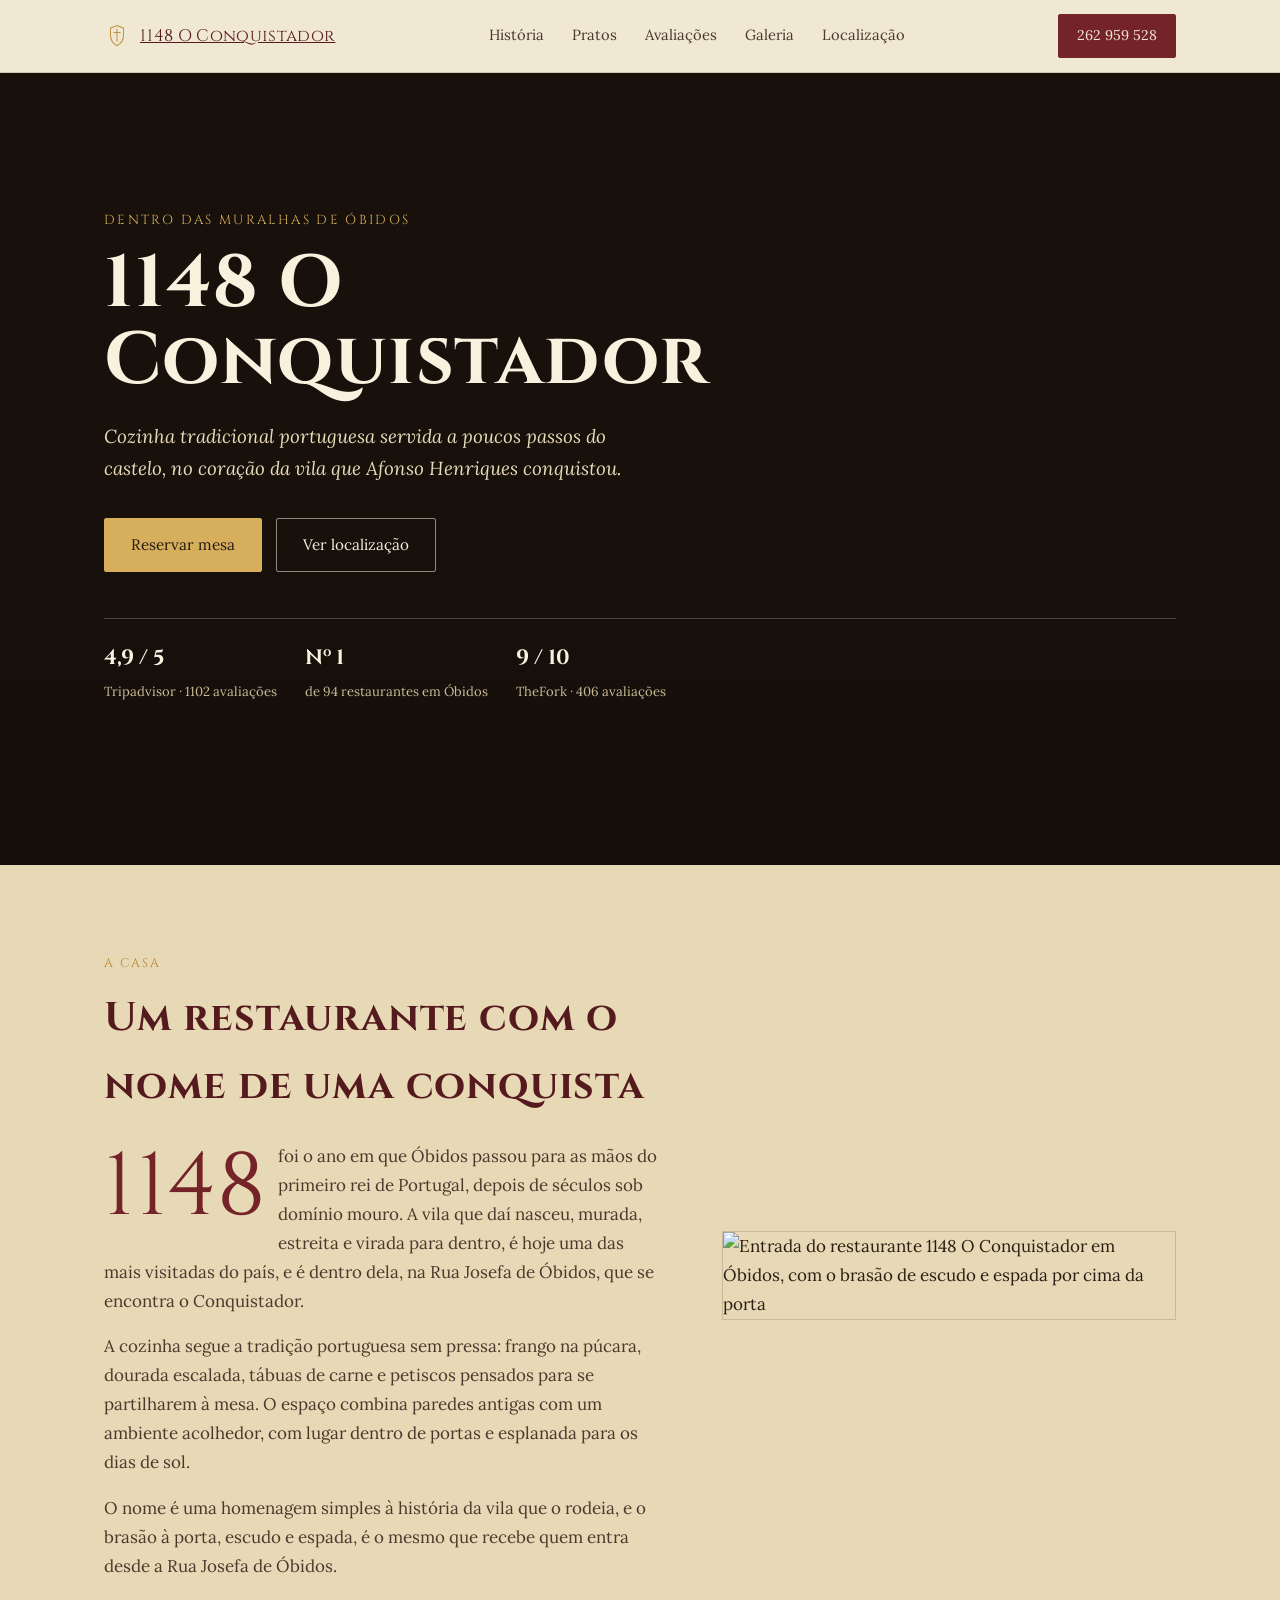
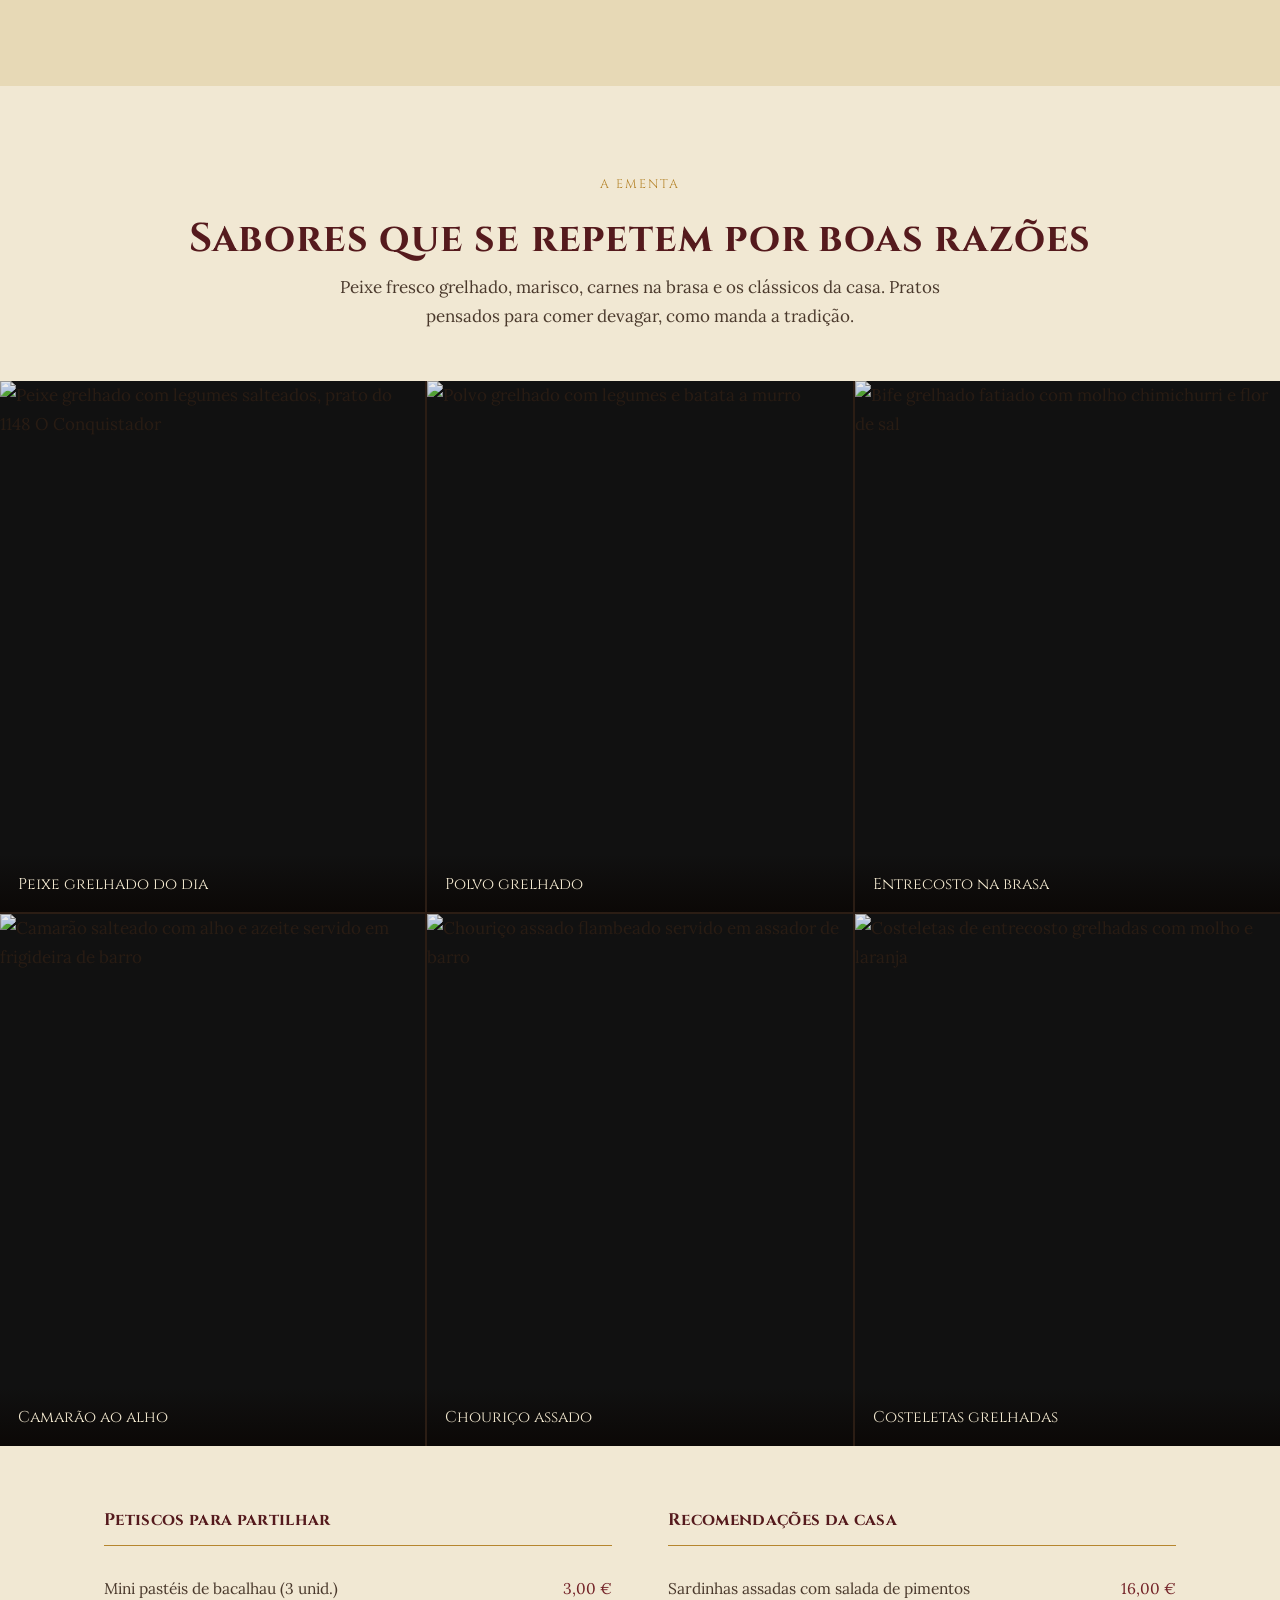
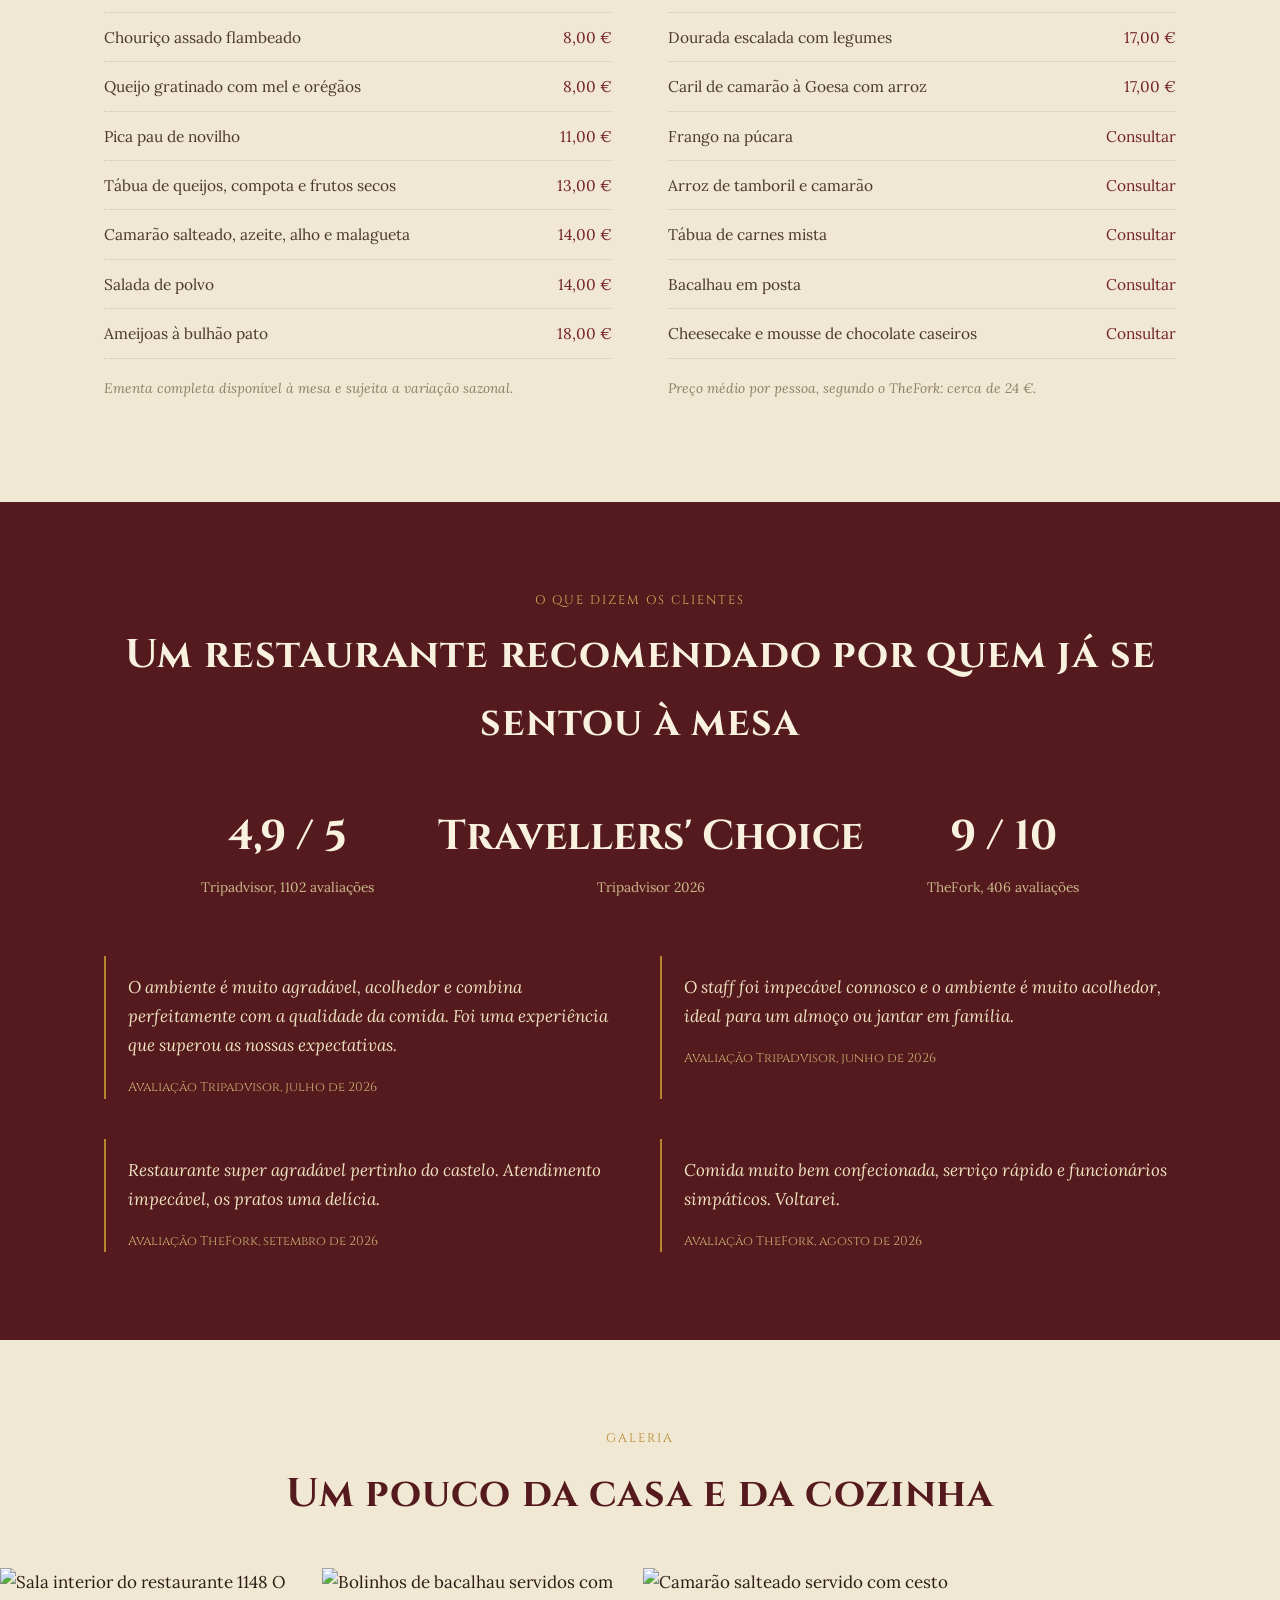
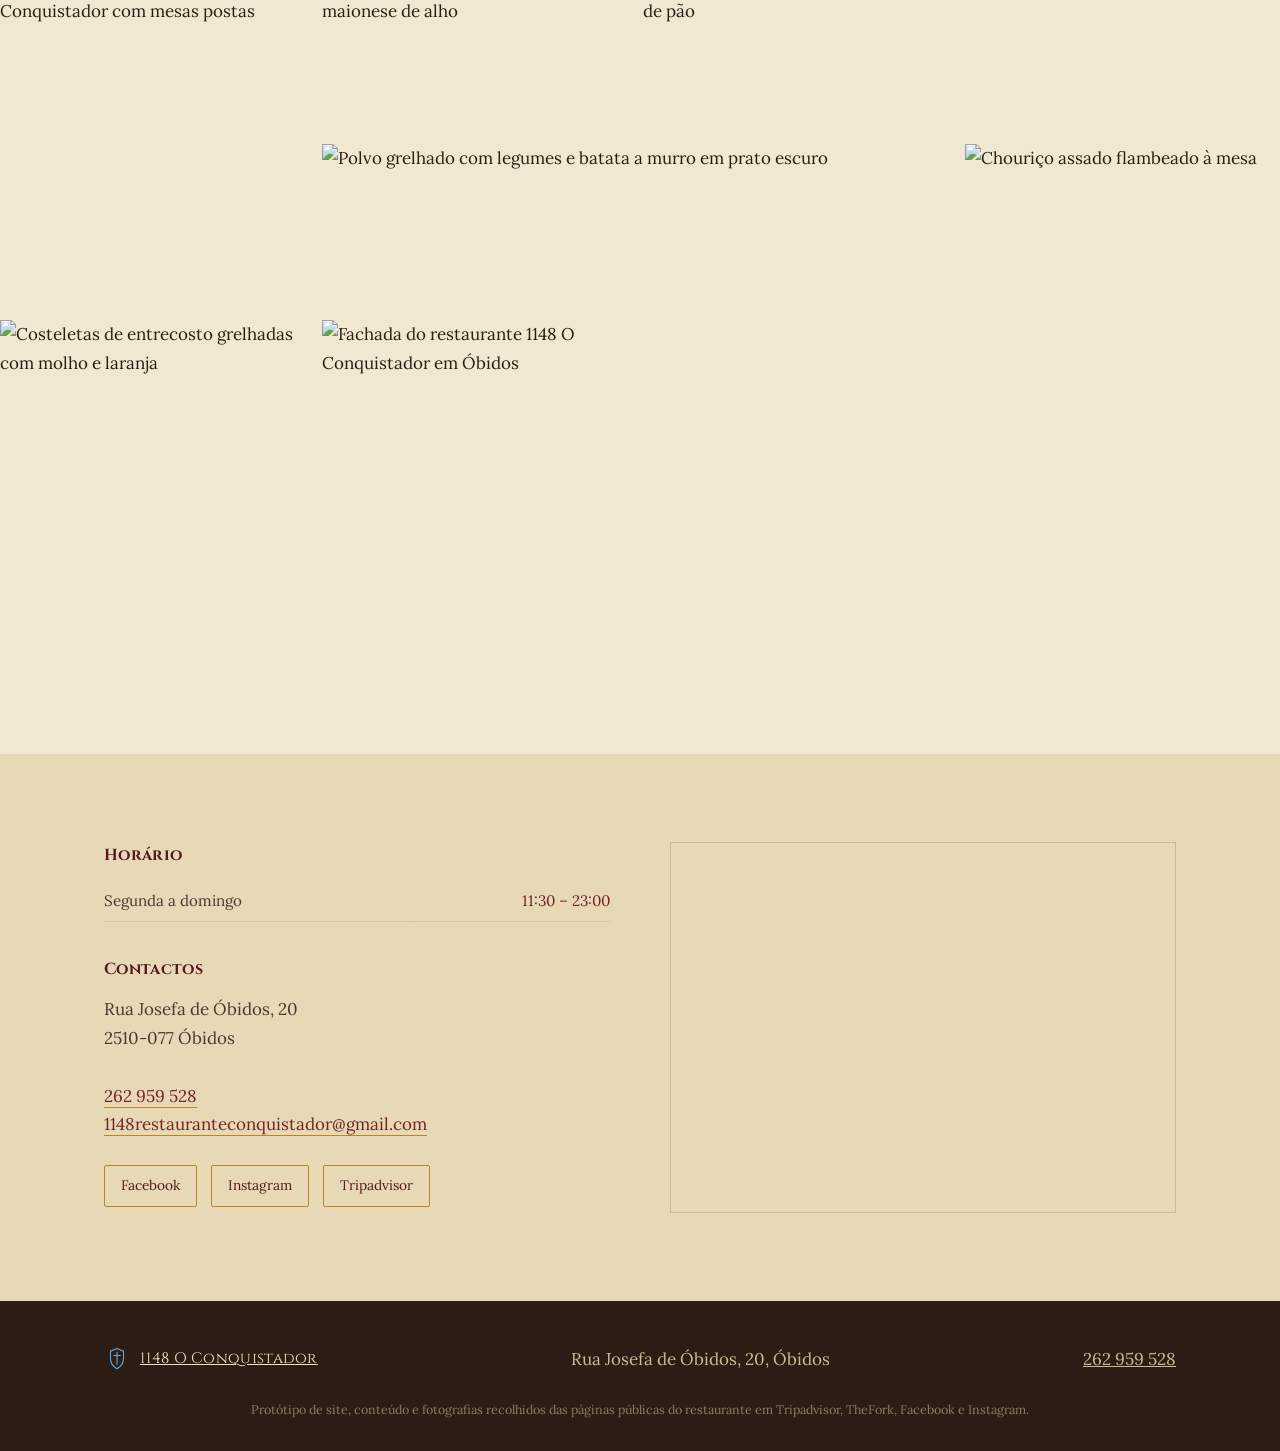
==== 1148-o-conquistador/index.html @ 3ebb2c80 "add/update 1148-o-conquistador/index.html" ====
<!DOCTYPE html>
<html lang="pt-PT">
<head>
<meta charset="UTF-8">
<meta name="viewport" content="width=device-width, initial-scale=1.0">
<title>1148 O Conquistador | Restaurante em Óbidos, dentro da muralha</title>
<meta name="description" content="1148 O Conquistador, restaurante de cozinha tradicional portuguesa na Rua Josefa de Óbidos, dentro das muralhas de Óbidos. Nº1 de Óbidos no Tripadvisor.">
<link rel="preconnect" href="https://fonts.googleapis.com">
<link rel="preconnect" href="https://fonts.gstatic.com" crossorigin>
<link href="https://fonts.googleapis.com/css2?family=Cinzel:wght@500;600;700&family=Lora:ital,wght@0,400;0,500;0,600;1,400&display=swap" rel="stylesheet">
<style>
  :root{
    --parchment:#F1E8D3;
    --parchment-dark:#E7D9B6;
    --ink:#2B1D14;
    --ink-soft:#4A392C;
    --wine:#742328;
    --wine-dark:#551A1D;
    --gold:#B6862E;
    --gold-light:#D6AE5C;
    --stone:#8C8168;
    --line: rgba(43,29,20,0.16);
  }
  *{box-sizing:border-box;}
  html{scroll-behavior:smooth;}
  body{
    margin:0;
    background:var(--parchment);
    color:var(--ink);
    font-family:'Lora', Georgia, serif;
    font-size:17px;
    line-height:1.7;
    -webkit-font-smoothing:antialiased;
  }
  h1,h2,h3,.brand{
    font-family:'Cinzel', 'Times New Roman', serif;
    letter-spacing:0.02em;
    color:var(--wine-dark);
    margin:0;
  }
  a{color:inherit;}
  img{max-width:100%;display:block;}
  .wrap{max-width:1120px;margin:0 auto;padding:0 24px;}
  .narrow{max-width:760px;margin:0 auto;}

  /* divider mark */
  .mark{
    width:34px;height:34px;
    margin:0 auto;
    opacity:0.85;
  }
  .divider{
    display:flex;
    align-items:center;
    justify-content:center;
    gap:16px;
    margin: 18px 0 34px;
  }
  .divider .rule{height:1px;width:64px;background:var(--gold);}

  /* header */
  header{
    position:sticky;top:0;z-index:50;
    background:rgba(241,232,211,0.94);
    backdrop-filter:blur(6px);
    border-bottom:1px solid var(--line);
  }
  .nav{
    display:flex;align-items:center;justify-content:space-between;
    padding:14px 24px;max-width:1120px;margin:0 auto;
  }
  .brand{font-size:1.05rem;color:var(--wine-dark);display:flex;align-items:center;gap:10px;}
  .brand .mark{width:26px;height:26px;margin:0;}
  .navlinks{display:flex;gap:28px;font-family:'Lora',serif;font-size:0.92rem;}
  .navlinks a{text-decoration:none;color:var(--ink-soft);border-bottom:1px solid transparent;padding-bottom:2px;transition:border-color .2s;}
  .navlinks a:hover{border-color:var(--gold);}
  .navcta{
    font-family:'Lora',serif;font-size:0.88rem;
    background:var(--wine);color:var(--parchment);
    padding:9px 18px;border-radius:2px;text-decoration:none;
    border:1px solid var(--wine);
  }
  .navcta:hover{background:var(--wine-dark);}
  .menutoggle{display:none;background:none;border:none;font-size:1.6rem;color:var(--wine-dark);cursor:pointer;}

  /* hero */
  .hero{
    position:relative;
    min-height:88vh;
    display:flex;align-items:flex-end;
    background:#1a120c;
  }
  .hero-img{
    position:absolute;inset:0;
    background-image:url('images/fachada-restaurante-1148-o-conquistador-obidos-dia.jpg');
    background-size:cover;background-position:center 30%;
  }
  .hero-veil{
    position:absolute;inset:0;
    background:linear-gradient(180deg, rgba(20,13,9,0.35) 0%, rgba(20,13,9,0.35) 40%, rgba(20,13,9,0.86) 100%);
  }
  .hero-content{
    position:relative;color:#F5EEDC;
    padding:0 24px 72px;max-width:1120px;margin:0 auto;width:100%;
  }
  .hero-eyebrow{
    font-family:'Cinzel',serif;font-size:0.82rem;letter-spacing:0.18em;
    color:var(--gold-light);margin-bottom:14px;
  }
  .hero h1{
    color:#F7F1DE;
    font-size:clamp(2.6rem, 6vw, 4.6rem);
    line-height:1.05;
    max-width:820px;
  }
  .hero p.lede{
    font-family:'Lora',serif;font-style:italic;
    font-size:1.18rem;color:#E7DAB8;
    max-width:520px;margin-top:20px;
  }
  .hero-cta{display:flex;gap:14px;margin-top:34px;flex-wrap:wrap;}
  .btn{
    font-family:'Lora',serif;font-size:0.95rem;
    padding:13px 26px;text-decoration:none;
    border-radius:2px;display:inline-block;
    border:1px solid var(--gold-light);
  }
  .btn-solid{background:var(--gold-light);color:#241A0F;border-color:var(--gold-light);}
  .btn-outline{color:#F5EEDC;border-color:rgba(245,238,220,0.55);}
  .hero-badges{
    display:flex;gap:28px;margin-top:46px;flex-wrap:wrap;
    border-top:1px solid rgba(245,238,220,0.25);padding-top:22px;
  }
  .badge b{display:block;font-family:'Cinzel',serif;font-size:1.3rem;color:#F7F1DE;}
  .badge span{font-size:0.82rem;color:#C9BB94;}

  /* sections */
  section{padding:88px 0;}
  .kicker{
    text-align:center;font-family:'Cinzel',serif;font-size:0.78rem;
    letter-spacing:0.16em;color:var(--gold);margin-bottom:10px;
  }
  h2.section-title{
    text-align:center;font-size:clamp(1.8rem,3.4vw,2.5rem);
  }

  /* sobre */
  .sobre{background:var(--parchment-dark);}
  .sobre-grid{
    display:grid;grid-template-columns:1.1fr 0.9fr;gap:64px;align-items:center;
  }
  .sobre-text p{color:var(--ink-soft);}
  .sobre-text p+p{margin-top:16px;}
  .sobre-img{
    position:relative;
    border:1px solid var(--line);
  }
  .sobre-img img{width:100%;height:100%;object-fit:cover;}
  .drop-year{
    font-family:'Cinzel',serif;color:var(--wine);
    font-size:5.5rem;line-height:1;float:left;margin:2px 12px 0 0;
  }

  /* pratos */
  .pratos-intro{text-align:center;color:var(--ink-soft);max-width:640px;margin:0 auto 50px;}
  .pratos-grid{
    display:grid;grid-template-columns:repeat(3,1fr);gap:2px;
    background:var(--ink);
  }
  .prato{position:relative;aspect-ratio:4/5;overflow:hidden;background:#111;}
  .prato img{width:100%;height:100%;object-fit:cover;opacity:0.92;transition:opacity .3s, transform .5s;}
  .prato:hover img{opacity:1;transform:scale(1.04);}
  .prato-label{
    position:absolute;left:0;right:0;bottom:0;
    padding:18px 18px 14px;
    background:linear-gradient(0deg, rgba(10,6,4,0.82), rgba(10,6,4,0));
    color:#F3E9D0;font-family:'Cinzel',serif;font-size:0.98rem;
  }

  .cardapio{
    margin-top:60px;
    display:grid;grid-template-columns:1fr 1fr;gap:56px;
  }
  .cardapio h3{
    font-size:1.05rem;color:var(--wine-dark);
    border-bottom:1px solid var(--gold);
    padding-bottom:10px;margin-bottom:18px;
  }
  .cardapio-item{
    display:flex;justify-content:space-between;gap:16px;
    padding:11px 0;border-bottom:1px dotted var(--line);
    color:var(--ink-soft);font-size:0.97rem;
  }
  .cardapio-item .price{color:var(--wine);white-space:nowrap;font-family:'Lora',serif;}
  .cardapio-note{margin-top:18px;font-size:0.86rem;color:var(--stone);font-style:italic;}

  /* avaliacoes */
  .avaliacoes{background:var(--wine-dark);color:#F1E4C4;}
  .avaliacoes .kicker{color:var(--gold-light);}
  .avaliacoes h2{color:#F7F1DE;}
  .rating-row{
    display:flex;justify-content:center;gap:64px;margin:44px 0 56px;flex-wrap:wrap;
  }
  .rating-block{text-align:center;}
  .rating-block b{font-family:'Cinzel',serif;font-size:2.6rem;color:#F7F1DE;display:block;}
  .rating-block span{font-size:0.86rem;color:#CBB98C;}
  .quotes{display:grid;grid-template-columns:1fr 1fr;gap:40px;}
  .quote{border-left:2px solid var(--gold);padding-left:22px;}
  .quote p{font-style:italic;color:#EFE2C0;}
  .quote cite{display:block;margin-top:12px;font-style:normal;font-family:'Cinzel',serif;font-size:0.8rem;color:#C9AF74;}

  /* galeria */
  .galeria-grid{
    display:grid;grid-template-columns:repeat(4,1fr);grid-auto-rows:170px;gap:6px;
  }
  .galeria-grid img{width:100%;height:100%;object-fit:cover;}
  .g-tall{grid-row:span 2;}
  .g-wide{grid-column:span 2;}

  /* localizacao */
  .local{background:var(--parchment-dark);}
  .local-grid{display:grid;grid-template-columns:1fr 1fr;gap:60px;}
  .local-block h3{font-family:'Cinzel',serif;font-size:1rem;color:var(--wine-dark);margin-bottom:12px;}
  .local-block p{color:var(--ink-soft);margin:0 0 26px;}
  table.horario{width:100%;border-collapse:collapse;font-size:0.95rem;color:var(--ink-soft);}
  table.horario td{padding:7px 0;border-bottom:1px dotted var(--line);}
  table.horario td:last-child{text-align:right;font-family:'Lora',serif;color:var(--wine);}
  .contactos a{text-decoration:none;color:var(--wine);border-bottom:1px solid var(--gold);}
  .map-frame{width:100%;height:100%;min-height:360px;border:1px solid var(--line);}
  .map-frame iframe{width:100%;height:100%;min-height:360px;border:0;filter:sepia(12%) saturate(92%);}
  .social-row{display:flex;gap:14px;margin-top:22px;}
  .social-row a{
    border:1px solid var(--gold);color:var(--wine-dark);
    padding:8px 16px;text-decoration:none;font-size:0.86rem;border-radius:2px;
  }
  .social-row a:hover{background:var(--gold);color:#241A0F;}

  /* footer */
  footer{background:var(--ink);color:#C9BB94;padding:44px 0 30px;}
  .footer-row{display:flex;justify-content:space-between;align-items:center;flex-wrap:wrap;gap:16px;}
  .footer-row .brand{color:#F1E4C4;font-size:0.95rem;}
  .footer-row .brand .mark{filter:invert(1) brightness(1.6);}
  footer .fine{font-size:0.78rem;color:#8A7E60;margin-top:26px;text-align:center;}

  @media (max-width: 880px){
    .navlinks{display:none;}
    .menutoggle{display:block;}
    .sobre-grid, .local-grid, .cardapio, .quotes{grid-template-columns:1fr;gap:36px;}
    .pratos-grid{grid-template-columns:repeat(2,1fr);}
    .galeria-grid{grid-template-columns:repeat(2,1fr);grid-auto-rows:150px;}
    .rating-row{gap:36px;}
    section{padding:60px 0;}
    .hero{min-height:78vh;}
  }
</style>
</head>
<body>

<header>
  <div class="nav">
    <a href="#" class="brand">
      <svg class="mark" viewBox="0 0 40 40" fill="none" xmlns="http://www.w3.org/2000/svg">
        <path d="M20 4 L30 8 V19 C30 27 25 32.5 20 35 C15 32.5 10 27 10 19 V8 Z" stroke="#B6862E" stroke-width="1.6"/>
        <path d="M20 9 V29 M14.5 14.5 H25.5" stroke="#B6862E" stroke-width="1.6"/>
      </svg>
      1148 O Conquistador
    </a>
    <nav class="navlinks">
      <a href="#sobre">História</a>
      <a href="#pratos">Pratos</a>
      <a href="#avaliacoes">Avaliações</a>
      <a href="#galeria">Galeria</a>
      <a href="#local">Localização</a>
    </nav>
    <a class="navcta" href="tel:+351262959528">262 959 528</a>
  </div>
</header>

<section class="hero">
  <div class="hero-img"></div>
  <div class="hero-veil"></div>
  <div class="hero-content">
    <div class="hero-eyebrow">DENTRO DAS MURALHAS DE ÓBIDOS</div>
    <h1>1148 O Conquistador</h1>
    <p class="lede">Cozinha tradicional portuguesa servida a poucos passos do castelo, no coração da vila que Afonso Henriques conquistou.</p>
    <div class="hero-cta">
      <a class="btn btn-solid" href="https://www.thefork.pt/restaurante/1148-o-conquistador-r842930" target="_blank" rel="noopener">Reservar mesa</a>
      <a class="btn btn-outline" href="#local">Ver localização</a>
    </div>
    <div class="hero-badges">
      <div class="badge"><b>4,9 / 5</b><span>Tripadvisor · 1102 avaliações</span></div>
      <div class="badge"><b>Nº 1</b><span>de 94 restaurantes em Óbidos</span></div>
      <div class="badge"><b>9 / 10</b><span>TheFork · 406 avaliações</span></div>
    </div>
  </div>
</section>

<section class="sobre" id="sobre">
  <div class="wrap sobre-grid">
    <div class="sobre-text">
      <div class="kicker" style="text-align:left;">A CASA</div>
      <h2 class="section-title" style="text-align:left;margin-bottom:22px;">Um restaurante com o nome de uma conquista</h2>
      <p><span class="drop-year">1148</span>foi o ano em que Óbidos passou para as mãos do primeiro rei de Portugal, depois de séculos sob domínio mouro. A vila que daí nasceu, murada, estreita e virada para dentro, é hoje uma das mais visitadas do país, e é dentro dela, na Rua Josefa de Óbidos, que se encontra o Conquistador.</p>
      <p>A cozinha segue a tradição portuguesa sem pressa: frango na púcara, dourada escalada, tábuas de carne e petiscos pensados para se partilharem à mesa. O espaço combina paredes antigas com um ambiente acolhedor, com lugar dentro de portas e esplanada para os dias de sol.</p>
      <p>O nome é uma homenagem simples à história da vila que o rodeia, e o brasão à porta, escudo e espada, é o mesmo que recebe quem entra desde a Rua Josefa de Óbidos.</p>
    </div>
    <div class="sobre-img">
      <img src="images/equipa-fachada-1148-o-conquistador-obidos.jpg" alt="Entrada do restaurante 1148 O Conquistador em Óbidos, com o brasão de escudo e espada por cima da porta" loading="lazy">
    </div>
  </div>
</section>

<section class="pratos" id="pratos">
  <div class="wrap">
    <div class="kicker">A EMENTA</div>
    <h2 class="section-title">Sabores que se repetem por boas razões</h2>
    <p class="pratos-intro">Peixe fresco grelhado, marisco, carnes na brasa e os clássicos da casa. Pratos pensados para comer devagar, como manda a tradição.</p>
  </div>
  <div class="pratos-grid">
    <div class="prato"><img src="images/peixe-grelhado-legumes-1148-o-conquistador.jpg" alt="Peixe grelhado com legumes salteados, prato do 1148 O Conquistador" loading="lazy"><div class="prato-label">Peixe grelhado do dia</div></div>
    <div class="prato"><img src="images/polvo-grelhado-legumes-1148-o-conquistador.jpg" alt="Polvo grelhado com legumes e batata a murro" loading="lazy"><div class="prato-label">Polvo grelhado</div></div>
    <div class="prato"><img src="images/bife-grelhado-chimichurri-1148-o-conquistador.jpg" alt="Bife grelhado fatiado com molho chimichurri e flor de sal" loading="lazy"><div class="prato-label">Entrecosto na brasa</div></div>
    <div class="prato"><img src="images/camarao-alho-1148-o-conquistador.jpg" alt="Camarão salteado com alho e azeite servido em frigideira de barro" loading="lazy"><div class="prato-label">Camarão ao alho</div></div>
    <div class="prato"><img src="images/chourico-assado-flambeado-1148-o-conquistador.jpg" alt="Chouriço assado flambeado servido em assador de barro" loading="lazy"><div class="prato-label">Chouriço assado</div></div>
    <div class="prato"><img src="images/entrecosto-costeletas-1148-o-conquistador.jpg" alt="Costeletas de entrecosto grelhadas com molho e laranja" loading="lazy"><div class="prato-label">Costeletas grelhadas</div></div>
  </div>

  <div class="wrap cardapio">
    <div>
      <h3>Petiscos para partilhar</h3>
      <div class="cardapio-item"><span>Mini pastéis de bacalhau (3 unid.)</span><span class="price">3,00 €</span></div>
      <div class="cardapio-item"><span>Chouriço assado flambeado</span><span class="price">8,00 €</span></div>
      <div class="cardapio-item"><span>Queijo gratinado com mel e orégãos</span><span class="price">8,00 €</span></div>
      <div class="cardapio-item"><span>Pica pau de novilho</span><span class="price">11,00 €</span></div>
      <div class="cardapio-item"><span>Tábua de queijos, compota e frutos secos</span><span class="price">13,00 €</span></div>
      <div class="cardapio-item"><span>Camarão salteado, azeite, alho e malagueta</span><span class="price">14,00 €</span></div>
      <div class="cardapio-item"><span>Salada de polvo</span><span class="price">14,00 €</span></div>
      <div class="cardapio-item"><span>Ameijoas à bulhão pato</span><span class="price">18,00 €</span></div>
      <p class="cardapio-note">Ementa completa disponível à mesa e sujeita a variação sazonal.</p>
    </div>
    <div>
      <h3>Recomendações da casa</h3>
      <div class="cardapio-item"><span>Sardinhas assadas com salada de pimentos</span><span class="price">16,00 €</span></div>
      <div class="cardapio-item"><span>Dourada escalada com legumes</span><span class="price">17,00 €</span></div>
      <div class="cardapio-item"><span>Caril de camarão à Goesa com arroz</span><span class="price">17,00 €</span></div>
      <div class="cardapio-item"><span>Frango na púcara</span><span class="price">Consultar</span></div>
      <div class="cardapio-item"><span>Arroz de tamboril e camarão</span><span class="price">Consultar</span></div>
      <div class="cardapio-item"><span>Tábua de carnes mista</span><span class="price">Consultar</span></div>
      <div class="cardapio-item"><span>Bacalhau em posta</span><span class="price">Consultar</span></div>
      <div class="cardapio-item"><span>Cheesecake e mousse de chocolate caseiros</span><span class="price">Consultar</span></div>
      <p class="cardapio-note">Preço médio por pessoa, segundo o TheFork: cerca de 24 €.</p>
    </div>
  </div>
</section>

<section class="avaliacoes" id="avaliacoes">
  <div class="wrap">
    <div class="kicker">O QUE DIZEM OS CLIENTES</div>
    <h2 class="section-title">Um restaurante recomendado por quem já se sentou à mesa</h2>
    <div class="rating-row">
      <div class="rating-block"><b>4,9 / 5</b><span>Tripadvisor, 1102 avaliações</span></div>
      <div class="rating-block"><b>Travellers' Choice</b><span>Tripadvisor 2026</span></div>
      <div class="rating-block"><b>9 / 10</b><span>TheFork, 406 avaliações</span></div>
    </div>
    <div class="quotes">
      <div class="quote">
        <p>O ambiente é muito agradável, acolhedor e combina perfeitamente com a qualidade da comida. Foi uma experiência que superou as nossas expectativas.</p>
        <cite>Avaliação Tripadvisor, julho de 2026</cite>
      </div>
      <div class="quote">
        <p>O staff foi impecável connosco e o ambiente é muito acolhedor, ideal para um almoço ou jantar em família.</p>
        <cite>Avaliação Tripadvisor, junho de 2026</cite>
      </div>
      <div class="quote">
        <p>Restaurante super agradável pertinho do castelo. Atendimento impecável, os pratos uma delícia.</p>
        <cite>Avaliação TheFork, setembro de 2026</cite>
      </div>
      <div class="quote">
        <p>Comida muito bem confecionada, serviço rápido e funcionários simpáticos. Voltarei.</p>
        <cite>Avaliação TheFork, agosto de 2026</cite>
      </div>
    </div>
  </div>
</section>

<section class="galeria" id="galeria">
  <div class="wrap">
    <div class="kicker">GALERIA</div>
    <h2 class="section-title" style="margin-bottom:40px;">Um pouco da casa e da cozinha</h2>
  </div>
  <div class="galeria-grid">
    <img class="g-tall" src="images/sala-interior-1148-o-conquistador-obidos.jpg" alt="Sala interior do restaurante 1148 O Conquistador com mesas postas" loading="lazy">
    <img src="images/bolinhos-bacalhau-1148-o-conquistador.jpg" alt="Bolinhos de bacalhau servidos com maionese de alho" loading="lazy">
    <img src="images/camarao-pao-1148-o-conquistador.jpg" alt="Camarão salteado servido com cesto de pão" loading="lazy">
    <img class="g-wide" src="images/polvo-grelhado-legumes-1148-o-conquistador.jpg" alt="Polvo grelhado com legumes e batata a murro em prato escuro" loading="lazy">
    <img src="images/chourico-assado-flambeado-1148-o-conquistador.jpg" alt="Chouriço assado flambeado à mesa" loading="lazy">
    <img src="images/entrecosto-costeletas-1148-o-conquistador.jpg" alt="Costeletas de entrecosto grelhadas com molho e laranja" loading="lazy">
    <img class="g-tall" src="images/fachada-restaurante-1148-o-conquistador-obidos-dia.jpg" alt="Fachada do restaurante 1148 O Conquistador em Óbidos" loading="lazy">
  </div>
</section>

<section class="local" id="local">
  <div class="wrap local-grid">
    <div class="local-block">
      <h3>Horário</h3>
      <table class="horario">
        <tr><td>Segunda a domingo</td><td>11:30 &ndash; 23:00</td></tr>
      </table>
      <div style="margin-top:34px;">
        <h3>Contactos</h3>
        <p class="contactos">
          Rua Josefa de Óbidos, 20<br>2510-077 Óbidos<br><br>
          <a href="tel:+351262959528">262 959 528</a><br>
          <a href="mailto:1148restauranteconquistador@gmail.com">1148restauranteconquistador@gmail.com</a>
        </p>
        <div class="social-row">
          <a href="https://www.facebook.com/p/1148-O-Conquistador-61575607002810/" target="_blank" rel="noopener">Facebook</a>
          <a href="https://www.instagram.com/1148_o_conquistador/" target="_blank" rel="noopener">Instagram</a>
          <a href="https://www.tripadvisor.pt/Restaurant_Review-g189160-d4746053-Reviews-1148_O_Conquistador-Obidos_Leiria_District_Central_Portugal.html" target="_blank" rel="noopener">Tripadvisor</a>
        </div>
      </div>
    </div>
    <div class="map-frame">
      <iframe src="https://www.google.com/maps?q=Rua+Josefa+de+%C3%93bidos+20,+2510-077+%C3%93bidos&output=embed" loading="lazy" allowfullscreen title="Localização do 1148 O Conquistador em Óbidos"></iframe>
    </div>
  </div>
</section>

<footer>
  <div class="wrap">
    <div class="footer-row">
      <a href="#" class="brand">
        <svg class="mark" viewBox="0 0 40 40" fill="none" xmlns="http://www.w3.org/2000/svg">
          <path d="M20 4 L30 8 V19 C30 27 25 32.5 20 35 C15 32.5 10 27 10 19 V8 Z" stroke="#B6862E" stroke-width="1.6"/>
          <path d="M20 9 V29 M14.5 14.5 H25.5" stroke="#B6862E" stroke-width="1.6"/>
        </svg>
        1148 O Conquistador
      </a>
      <div>Rua Josefa de Óbidos, 20, Óbidos</div>
      <div><a href="tel:+351262959528" style="color:#C9BB94;">262 959 528</a></div>
    </div>
    <div class="fine">Protótipo de site, conteúdo e fotografias recolhidos das páginas públicas do restaurante em Tripadvisor, TheFork, Facebook e Instagram.</div>
  </div>
</footer>

</body>
</html>
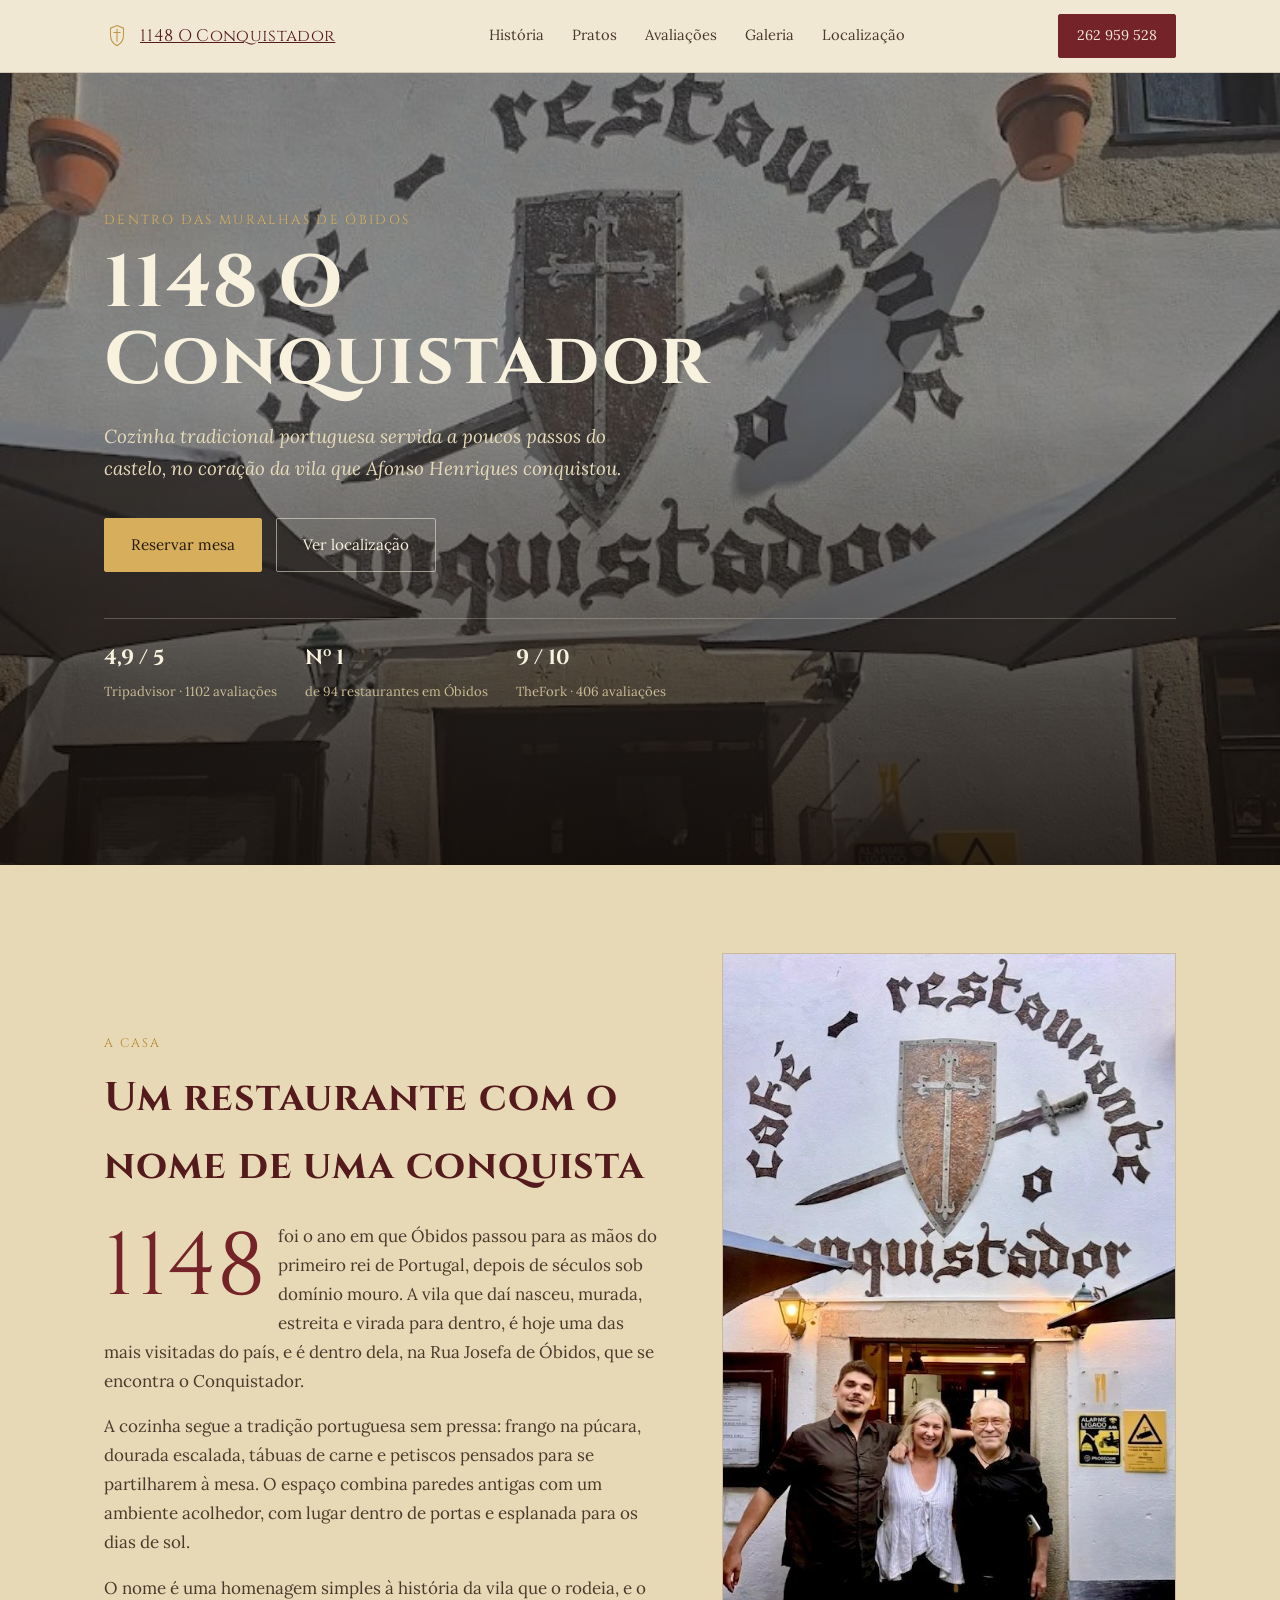
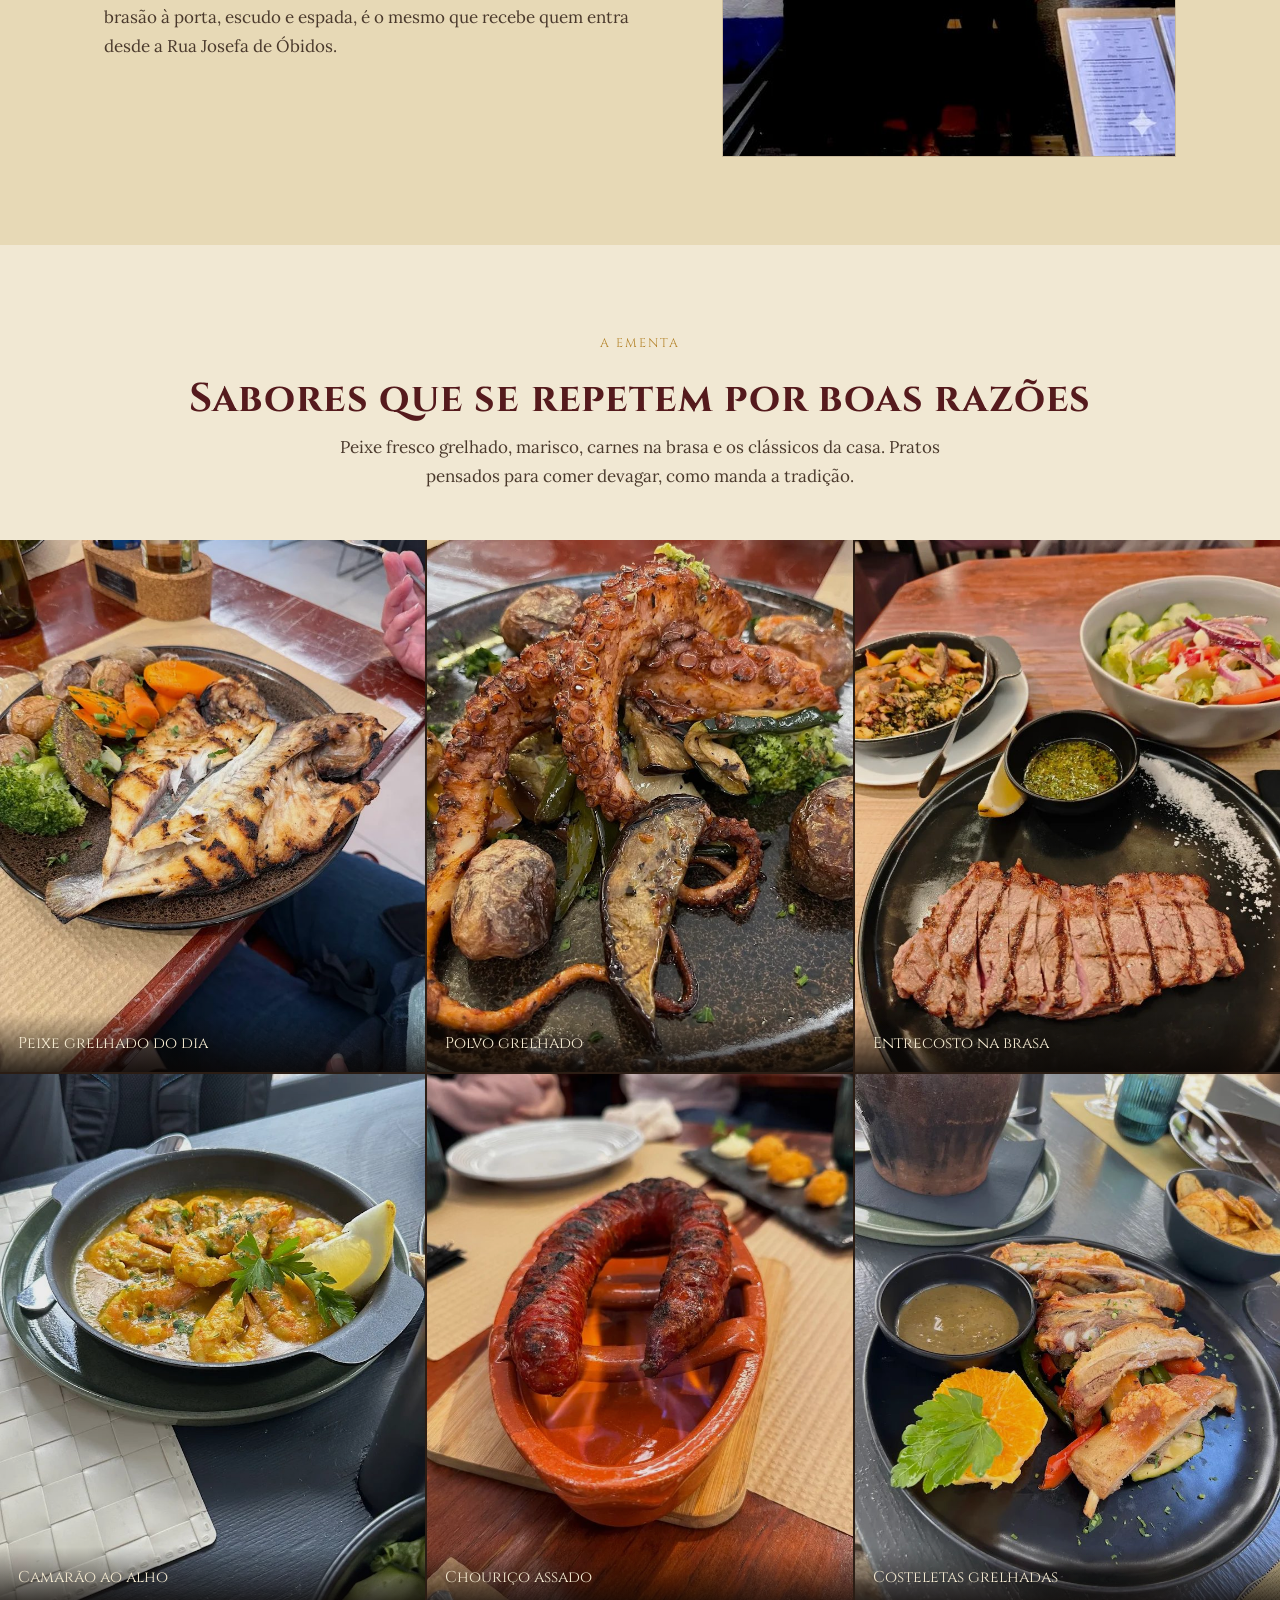
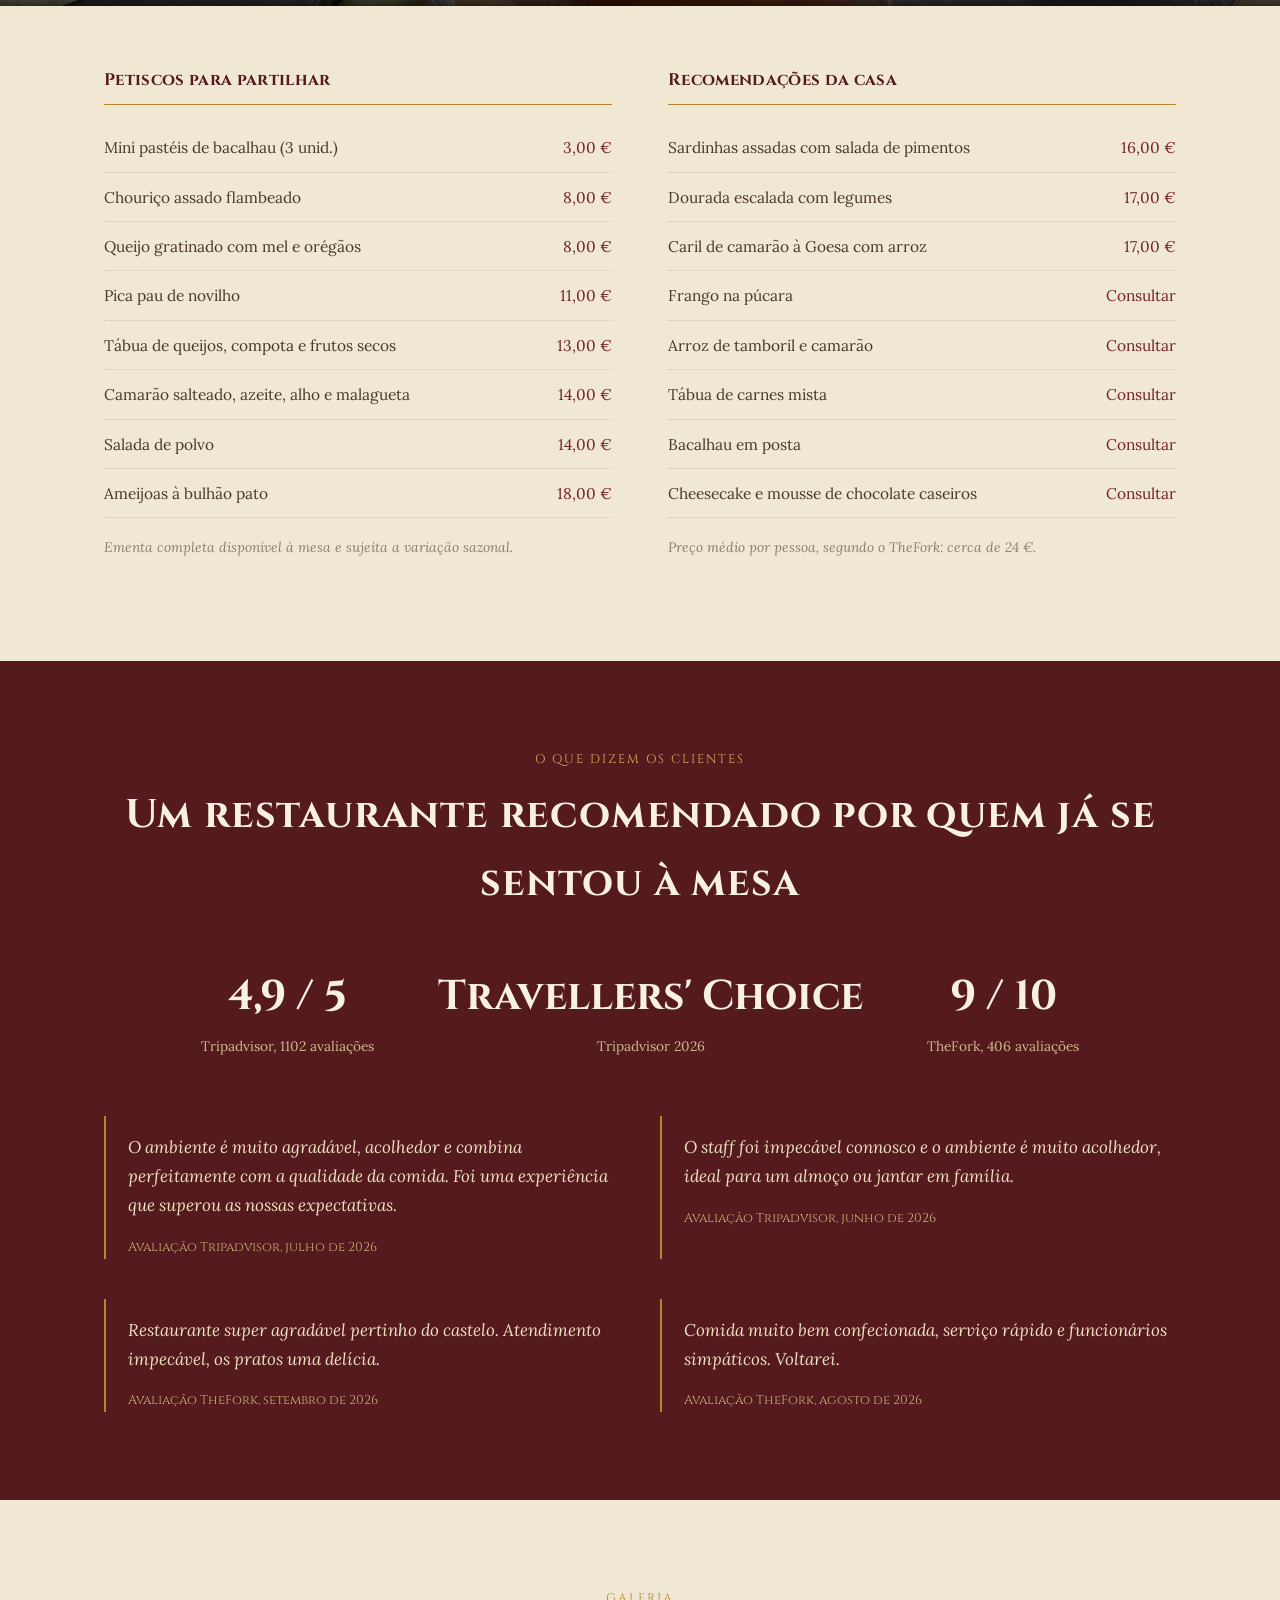
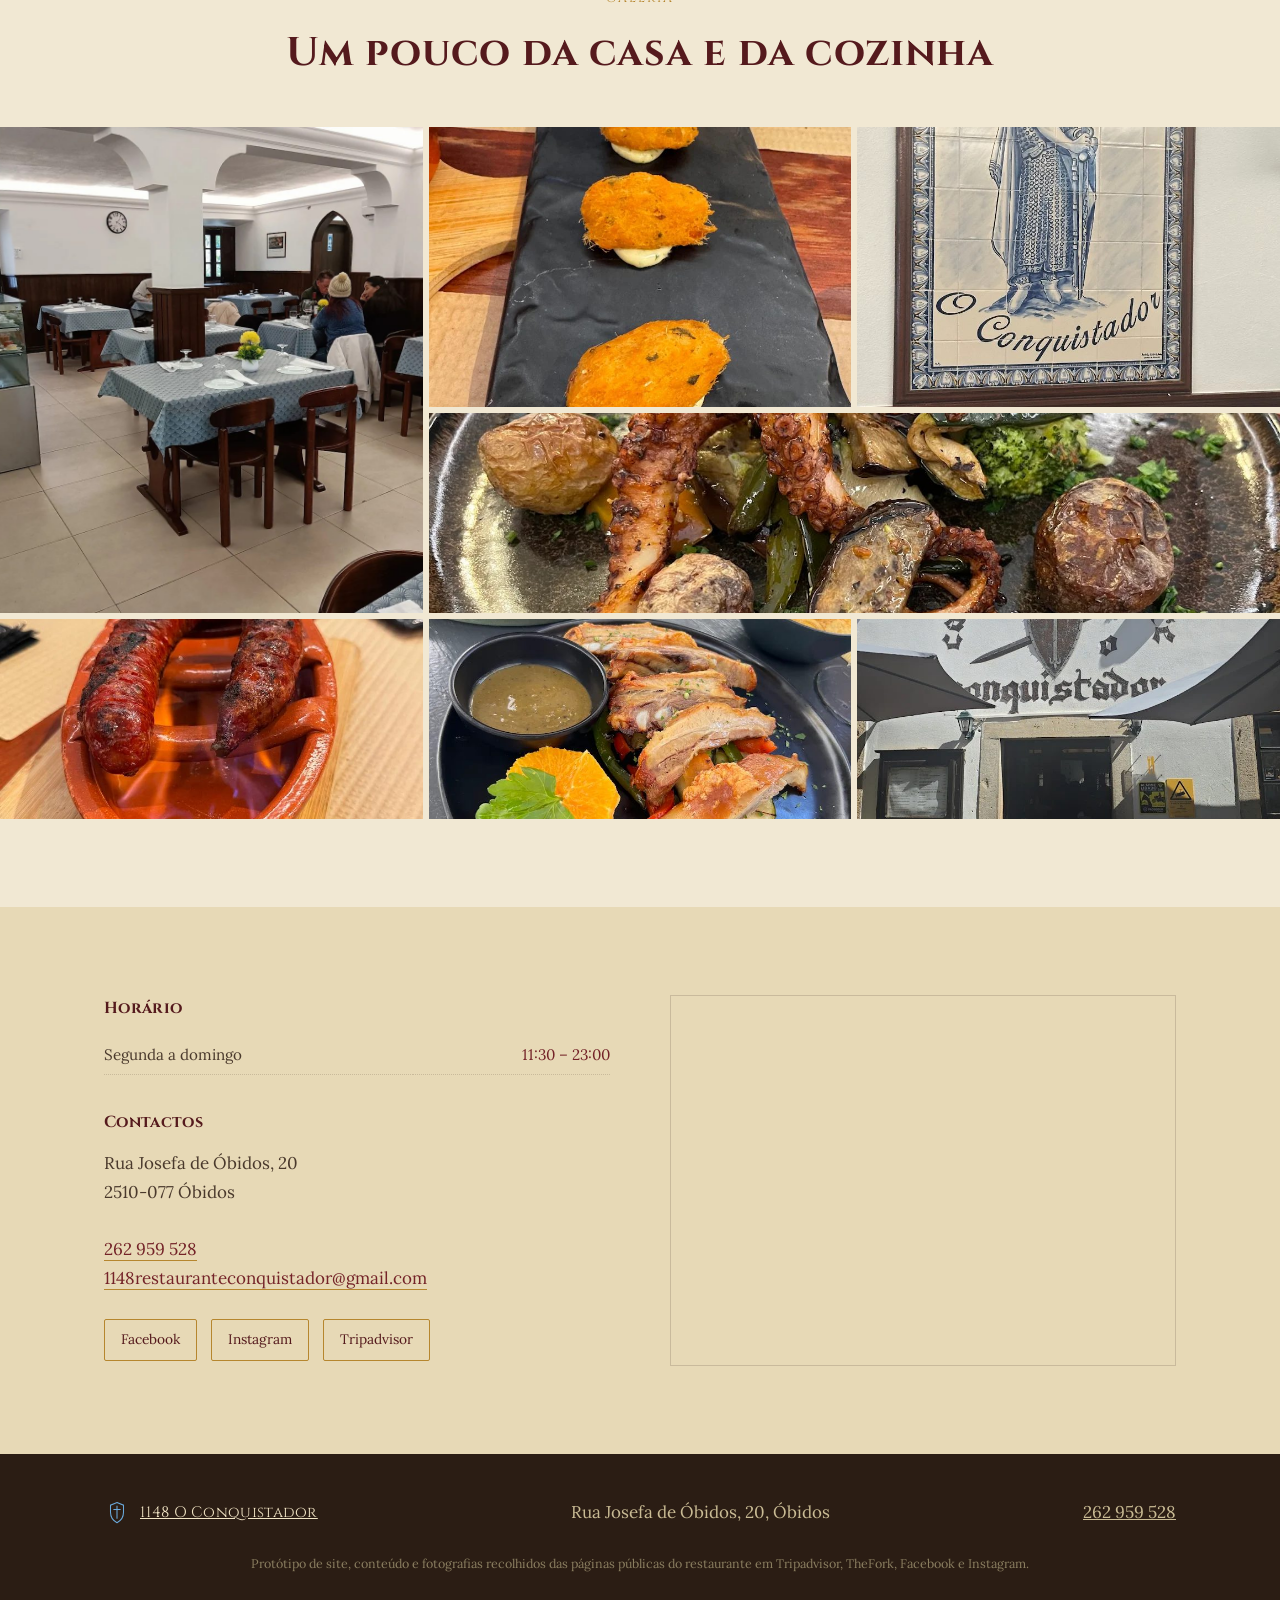
==== commit 3bc35b77: "ajustar grid da galeria" ====
--- a/1148-o-conquistador/index.html
+++ b/1148-o-conquistador/index.html
@@ -211,11 +211,23 @@
 
   /* galeria */
   .galeria-grid{
-    display:grid;grid-template-columns:repeat(4,1fr);grid-auto-rows:170px;gap:6px;
-  }
-  .galeria-grid img{width:100%;height:100%;object-fit:cover;}
-  .g-tall{grid-row:span 2;}
-  .g-wide{grid-column:span 2;}
+    display:grid;
+    grid-template-columns:repeat(3,1fr);
+    grid-template-rows:280px 200px 200px;
+    grid-template-areas:
+      "a b c"
+      "a d d"
+      "e g f";
+    gap:6px;
+  }
+  .galeria-grid img{width:100%;height:100%;object-fit:cover;display:block;}
+  .ga-1{grid-area:a;}
+  .ga-2{grid-area:b;}
+  .ga-3{grid-area:c;}
+  .ga-4{grid-area:d;}
+  .ga-5{grid-area:e;}
+  .ga-6{grid-area:g;}
+  .ga-7{grid-area:f;}
 
   /* localizacao */
   .local{background:var(--parchment-dark);}
@@ -247,7 +259,16 @@
     .menutoggle{display:block;}
     .sobre-grid, .local-grid, .cardapio, .quotes{grid-template-columns:1fr;gap:36px;}
     .pratos-grid{grid-template-columns:repeat(2,1fr);}
-    .galeria-grid{grid-template-columns:repeat(2,1fr);grid-auto-rows:150px;}
+    .galeria-grid{
+      grid-template-columns:repeat(2,1fr);
+      grid-template-rows:220px 170px 170px 170px 170px;
+      grid-template-areas:
+        "a a"
+        "b c"
+        "d d"
+        "e g"
+        "f f";
+    }
     .rating-row{gap:36px;}
     section{padding:60px 0;}
     .hero{min-height:78vh;}
@@ -389,13 +410,13 @@
     <h2 class="section-title" style="margin-bottom:40px;">Um pouco da casa e da cozinha</h2>
   </div>
   <div class="galeria-grid">
-    <img class="g-tall" src="images/sala-interior-1148-o-conquistador-obidos.jpg" alt="Sala interior do restaurante 1148 O Conquistador com mesas postas" loading="lazy">
-    <img src="images/bolinhos-bacalhau-1148-o-conquistador.jpg" alt="Bolinhos de bacalhau servidos com maionese de alho" loading="lazy">
-    <img src="images/camarao-pao-1148-o-conquistador.jpg" alt="Camarão salteado servido com cesto de pão" loading="lazy">
-    <img class="g-wide" src="images/polvo-grelhado-legumes-1148-o-conquistador.jpg" alt="Polvo grelhado com legumes e batata a murro em prato escuro" loading="lazy">
-    <img src="images/chourico-assado-flambeado-1148-o-conquistador.jpg" alt="Chouriço assado flambeado à mesa" loading="lazy">
-    <img src="images/entrecosto-costeletas-1148-o-conquistador.jpg" alt="Costeletas de entrecosto grelhadas com molho e laranja" loading="lazy">
-    <img class="g-tall" src="images/fachada-restaurante-1148-o-conquistador-obidos-dia.jpg" alt="Fachada do restaurante 1148 O Conquistador em Óbidos" loading="lazy">
+    <img class="ga-1" src="images/sala-interior-1148-o-conquistador-obidos.jpg" alt="Sala interior do restaurante 1148 O Conquistador com mesas postas" loading="lazy">
+    <img class="ga-2" src="images/bolinhos-bacalhau-1148-o-conquistador.jpg" alt="Bolinhos de bacalhau servidos com maionese de alho" loading="lazy">
+    <img class="ga-3" src="images/camarao-pao-1148-o-conquistador.jpg" alt="Camarão salteado servido com cesto de pão" loading="lazy">
+    <img class="ga-4" src="images/polvo-grelhado-legumes-1148-o-conquistador.jpg" alt="Polvo grelhado com legumes e batata a murro em prato escuro" loading="lazy">
+    <img class="ga-5" src="images/chourico-assado-flambeado-1148-o-conquistador.jpg" alt="Chouriço assado flambeado à mesa" loading="lazy">
+    <img class="ga-6" src="images/entrecosto-costeletas-1148-o-conquistador.jpg" alt="Costeletas de entrecosto grelhadas com molho e laranja" loading="lazy">
+    <img class="ga-7" src="images/fachada-restaurante-1148-o-conquistador-obidos-dia.jpg" alt="Fachada do restaurante 1148 O Conquistador em Óbidos" loading="lazy">
   </div>
 </section>
 
